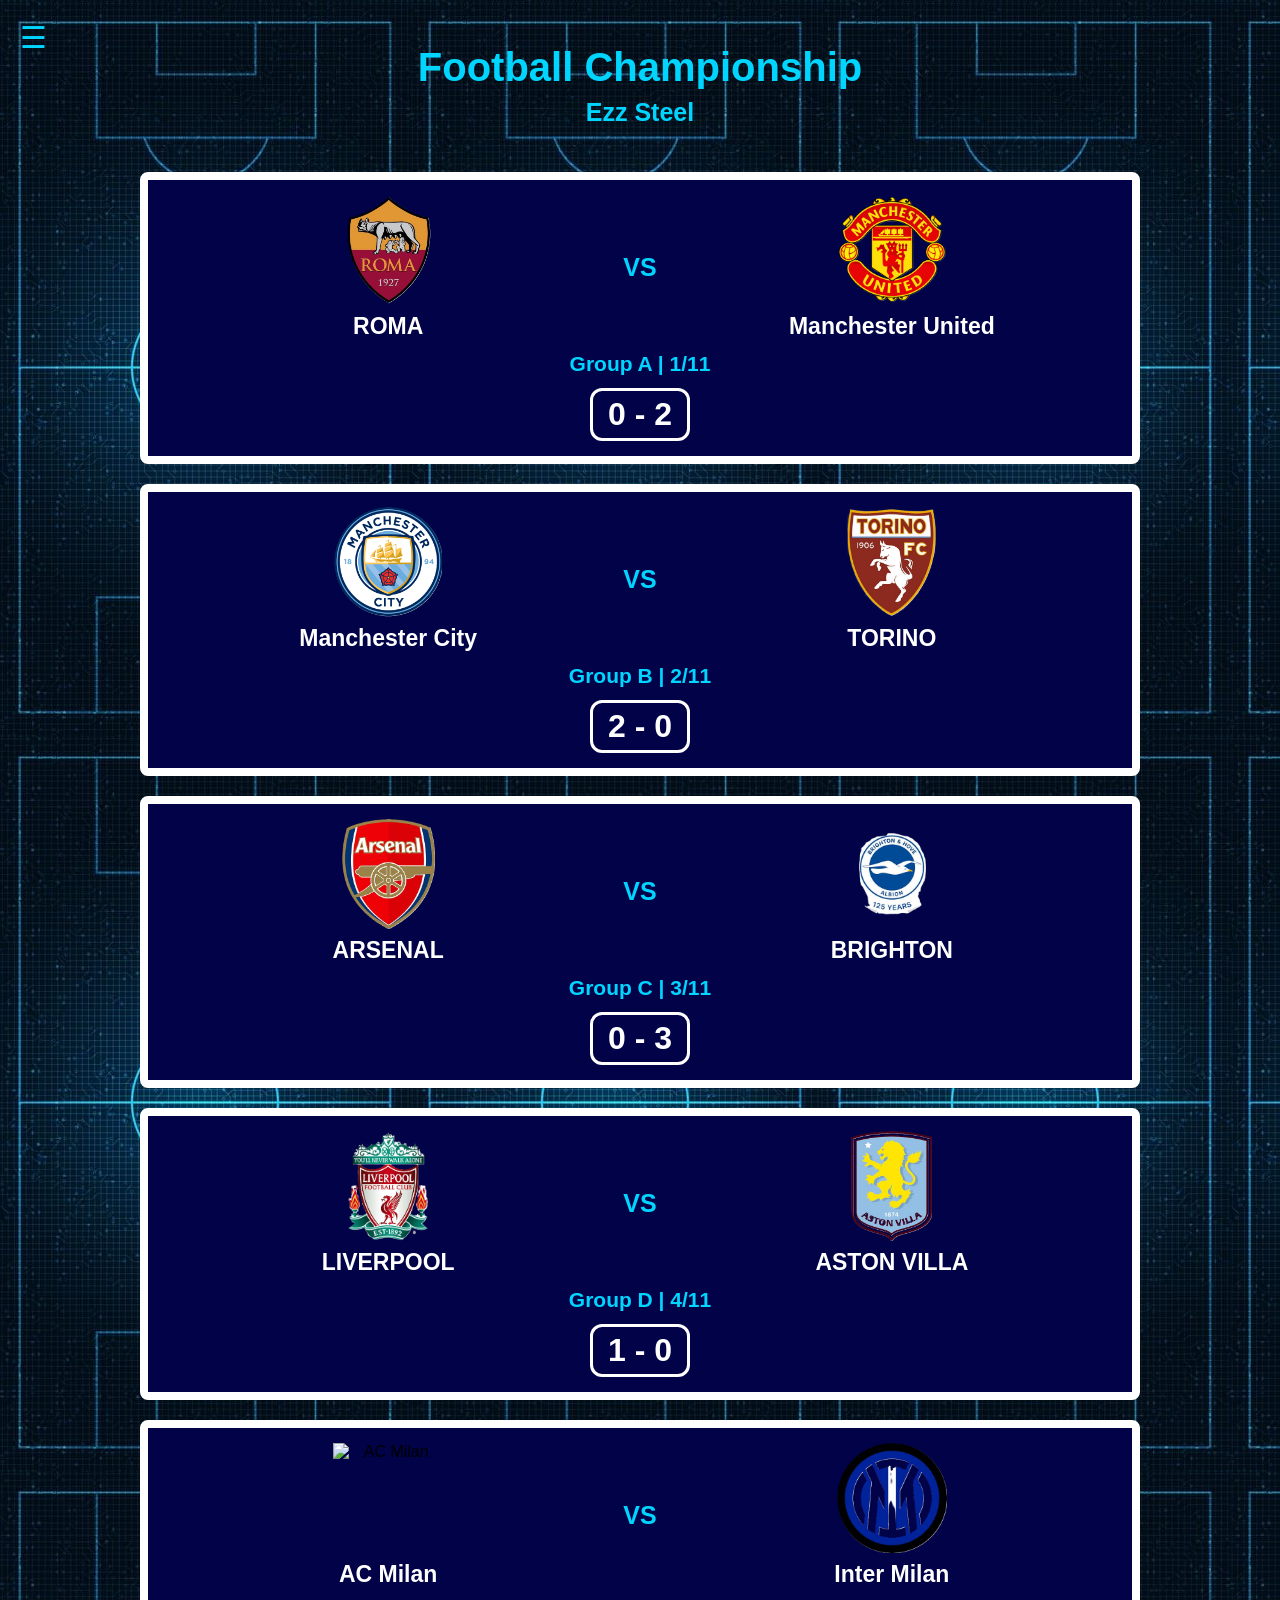
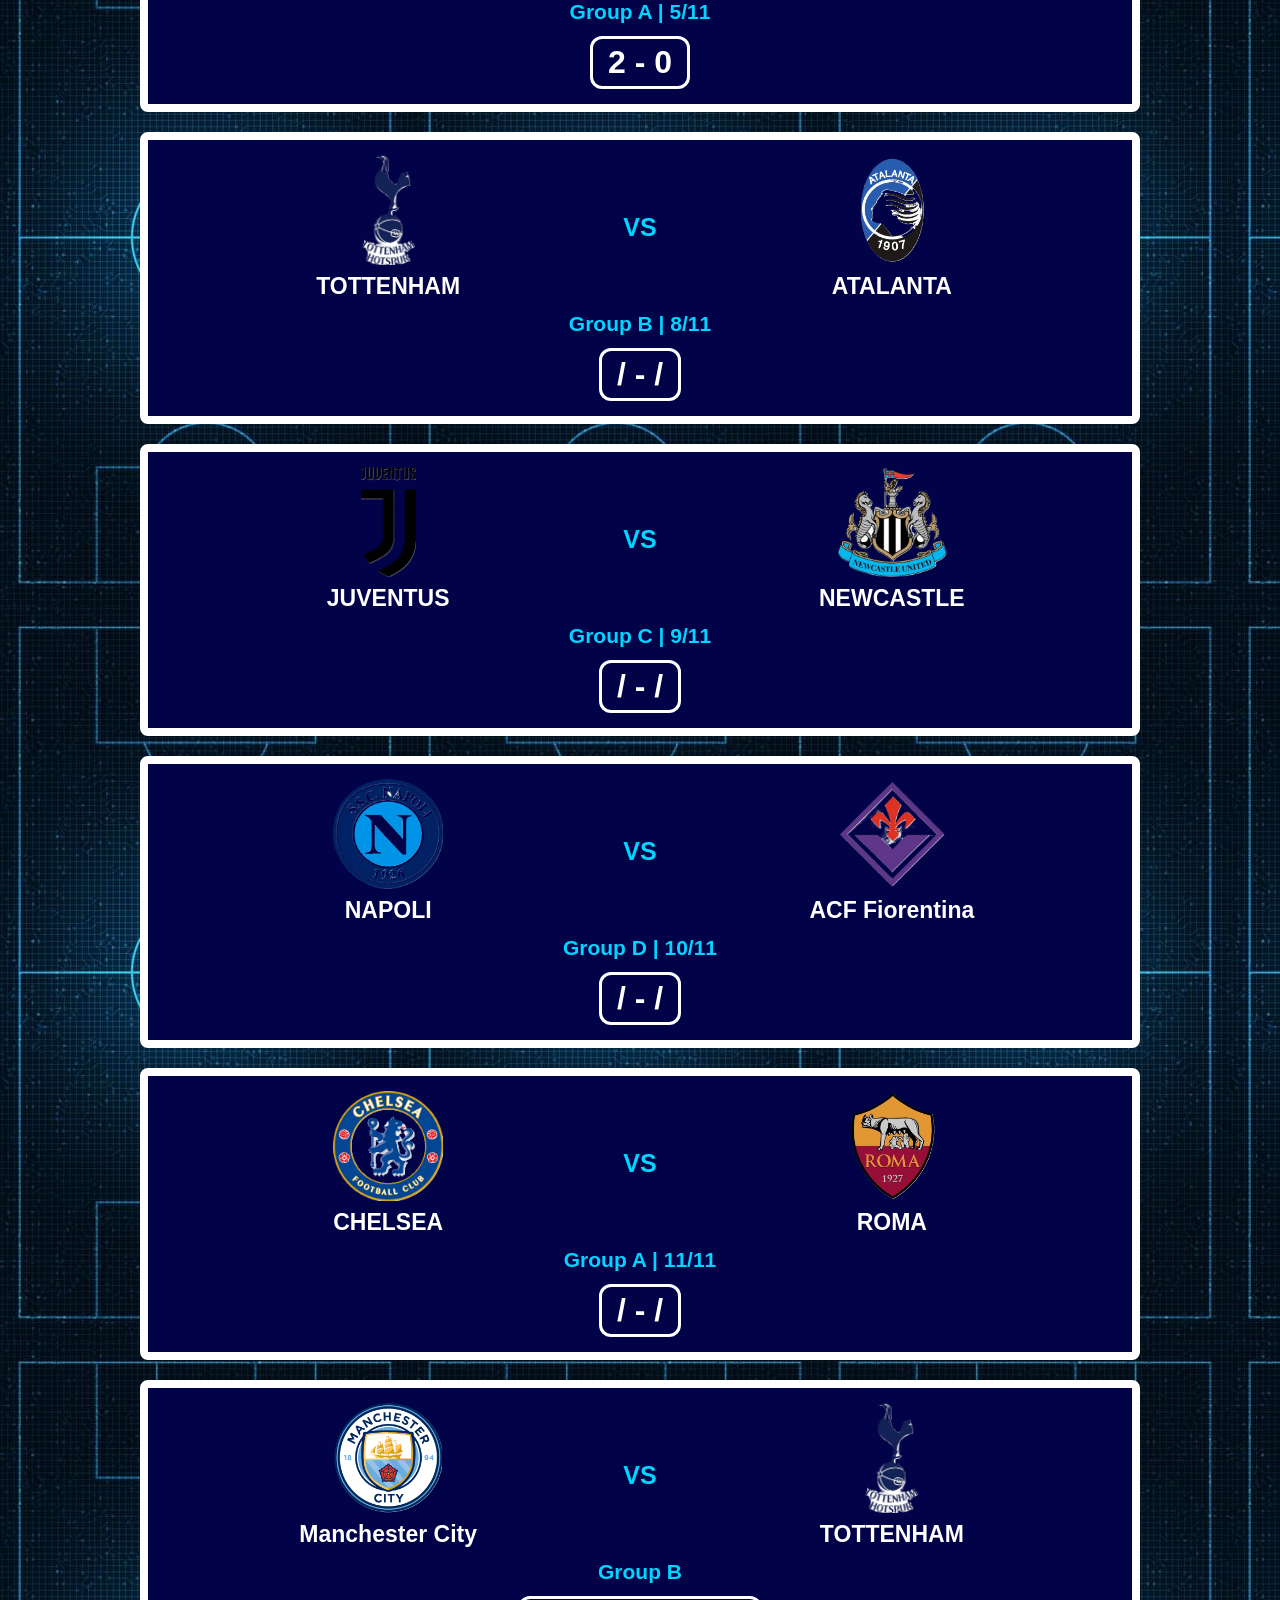
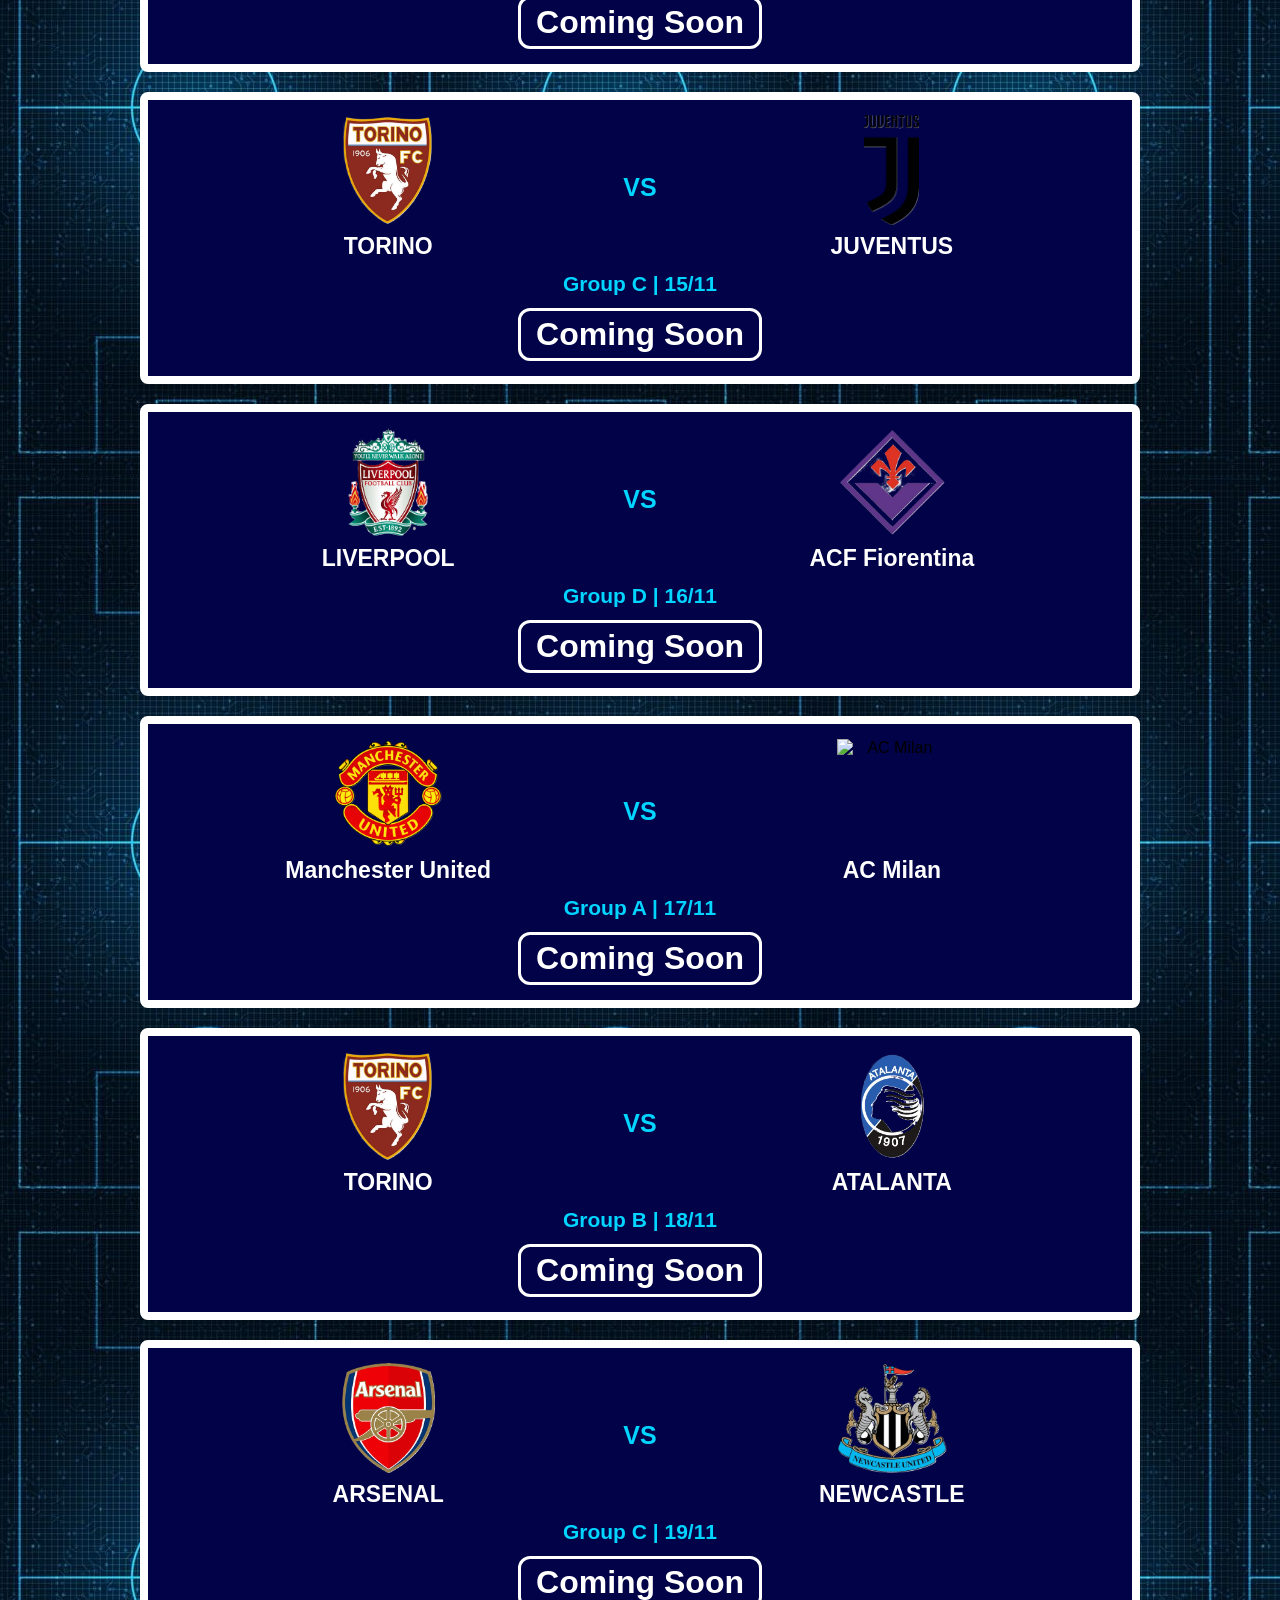
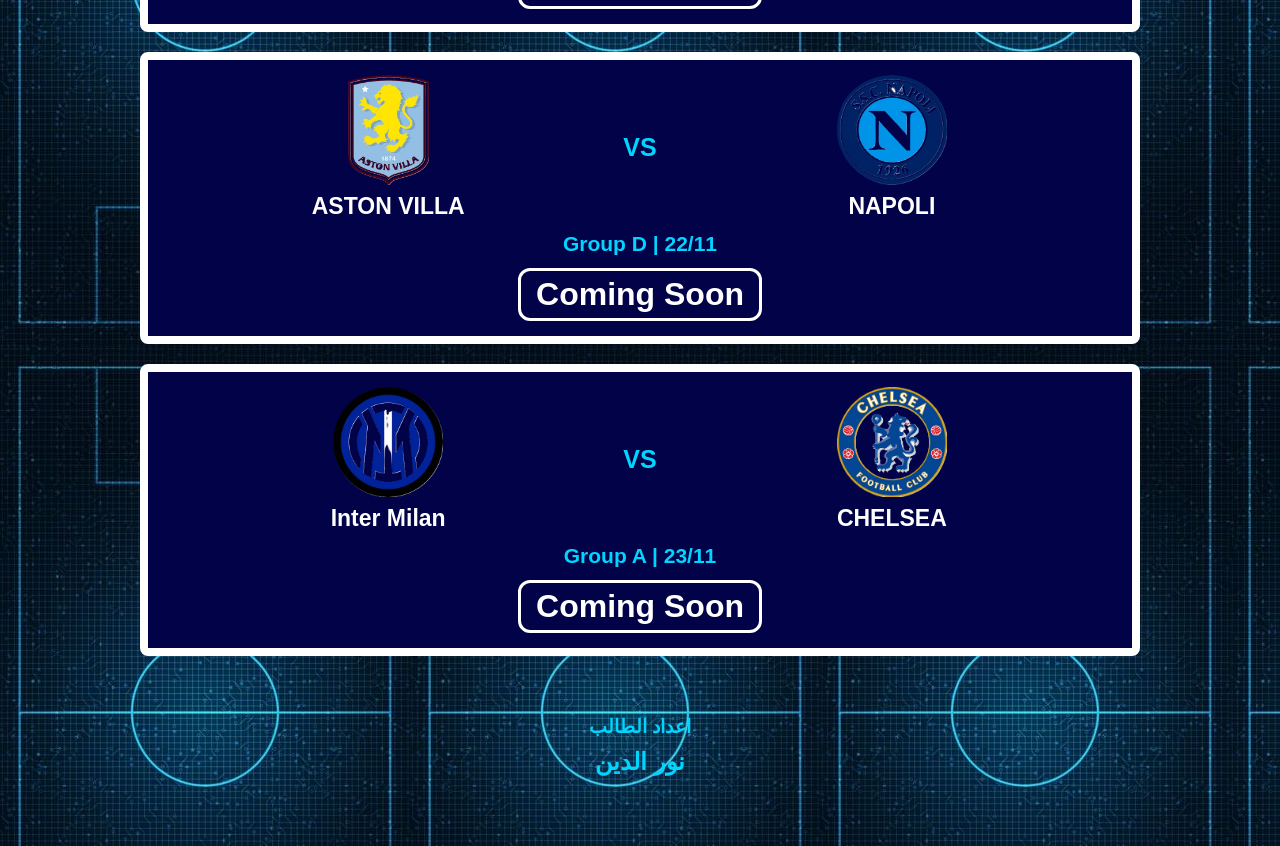
==== index.html @ f6a61d80 "Add files via upload" ====
<!DOCTYPE html>
<html lang="en">
<head>
    <meta charset="UTF-8">
    <meta name="viewport" content="width=device-width, initial-scale=1.0">
    <title>Football Championship EZZ STEEL</title>
    <link rel="stylesheet" href="index.css">
</head>

<body>

   
    <input type="checkbox" id="menu">

    <label for="menu" class="menu-btn">☰</label>

    <div class="sidebar">
        <h2>FOOTBALL</h2>

        <ul>
            <li><a href="index.html">Home</a></li>
            <li><a href="index2.html">League Standings Table</a></li>
        </ul>
    </div>

    
    <main class="main-content">

        <header class="page-header">
            <h1>Football Championship</h1>
            <h3>Ezz Steel</h3>
        </header>

        
        <section class="match-card">
            <div class="teams">
                <div class="team">
                    <img src="ROMA1.png" alt="Roma"
                    title="الليثي محمد&#10;ادهم محمد&#10;عبدالرحمن جمعه&#10;امير ابراهيم&#10;اسلام محمد&#10;حمزه محمد">
                    <h4>ROMA</h4>
                </div>

                <h2 class="vs">VS</h2>

                <div class="team">
                    <img src="Manchester United.png" alt="Manchester United"
                    title="حسن محمد&#10;على محمد علي&#10;جاسر عادل&#10;امجد محمود محمد&#10;مالك حسن&#10;ادم ابراهيم">
                    <h4>Manchester United</h4>
                </div>
            </div>

            <h4 class="group">Group A | 1/11</h4>
            <h2 class="score">0 - 2</h2>
        </section>

        
        <section class="match-card">
            <div class="teams">
                <div class="team">
                    <img src="Manchester City.png" alt="Manchester City"
                    title="انس محمد&#10;علي محمد&#10;محمود احمد&#10;محمد صبري&#10;محمد عبدالله&#10;عمر رجب&#10;مصطفي ايمن">
                    <h4>Manchester City</h4>
                </div>

                <h2 class="vs">VS</h2>

                <div class="team">
                    <img src="TORINO.png" alt="Torino"
                    title="محمد احمد محمد&#10;معاذ محمد&#10;عبدالعزيز كمال&#10;عمر سامح&#10;عمر عبدالناصر&#10;عمر ابراهيم&#10;عمر احمد عزمي">
                    <h4>TORINO</h4>
                </div>
            </div>

            <h4 class="group">Group B | 2/11</h4>
            <h2 class="score">2 - 0</h2>
        </section>

       
        <section class="match-card">
            <div class="teams">
                <div class="team">
                    <img src="ARSENAL.png" alt="Arsenal"
                    title="احمد عماد&#10;ابراهيم علاء&#10;احمد محمد حماده&#10;احمد ايمن&#10;احمد حسام&#10;جاسر احمد">
                    <h4>ARSENAL</h4>
                </div>

                <h2 class="vs">VS</h2>

                <div class="team">
                    <img src="BRIGHTON.png" alt="Brighton"
                    title="فارس سعيد&#10;يوسف علاء&#10;معاذ حسين&#10;محمد عابدين&#10;مصطفي علي فتحي&#10;ادم عمرو">
                    <h4>BRIGHTON</h4>
                </div>
            </div>

            <h4 class="group">Group C | 3/11</h4>
            <h2 class="score">0 - 3</h2>
        </section>

        
        <section class="match-card">
            <div class="teams">
                <div class="team">
                    <img src="LIVERPOOL.png" alt="Liverpool"
                    title="ادهم طاهر&#10;اياد محمد&#10;اسماعيل محمد&#10;جبريل حسام&#10;سيف جابر&#10;احمد محمود&#10;انس على">
                    <h4>LIVERPOOL</h4>
                </div>

                <h2 class="vs">VS</h2>

                <div class="team">
                    <img src="ASTON VILLA.png" alt="Aston Villa"
                    title="عمر محارب&#10;مصطفى على مصطفي&#10;فواد محمد&#10;فارس يوسف&#10;مهند مصطفي&#10;فارس عبدالحليم">
                    <h4>ASTON VILLA</h4>
                </div>
            </div>

            <h4 class="group">Group D | 4/11</h4>
            <h2 class="score">1 - 0</h2>
        </section>

        
        <section class="match-card">
            <div class="teams">
                <div class="team">
                    <img src="AC Milan.png" alt="AC Milan"
                    title="ادهم علي سيد&#10;ابراهيم يوسف&#10;ادهم محمود&#10;عبدالرحمن احمد&#10;سيف سامح&#10;انس محمد&#10;عبدالرحمن رضا">
                    <h4>AC Milan</h4>
                </div>

                <h2 class="vs">VS</h2>

                <div class="team">
                    <img src="Inter Milan.png" alt="Inter Milan"
                    title="ادهم قابيل&#10;اياد محمد&#10;احمد ايمن&#10;احمد عثمان&#10;احمد اسلام&#10;احمد سامح">
                    <h4>Inter Milan</h4>
                </div>
            </div>

            <h4 class="group">Group A | 5/11</h4>
            <h2 class="score">2 - 0</h2>
        </section>

        
        <section class="match-card">
            <div class="teams">
                <div class="team">
                    <img src="TOTTENHAM.png" alt="Tottenham"
                    title="فارس اسلام&#10;فارس محمد&#10;زياد ياسر&#10;زياد محمد&#10;محمد يحي">
                    <h4>TOTTENHAM</h4>
                </div>

                <h2 class="vs">VS</h2>

                <div class="team">
                    <img src="ATALANTA.png" alt="Atalanta"
                    title="محمد جابر ابراهيم&#10;مصطفي محمد&#10;معاذ حسني&#10;مالك محمد&#10;فضل محمد&#10;ياسين نصر">
                    <h4>ATALANTA</h4>
                </div>
            </div>

            <h4 class="group">Group B | 8/11</h4>
            <h2 class="score">/ - /</h2>
        </section>

       
        <section class="match-card">
            <div class="teams">
                <div class="team">
                    <img src="JUDENTUS.png" alt="Juventus"
                    title="ابراهيم رشدی&#10;ابراهيم سيد&#10;احمد عبدالعزيز&#10;احمد سامح&#10;مكاری حسنى&#10;ادهم محمد جابر">
                    <h4>JUVENTUS</h4>
                </div>

                <h2 class="vs">VS</h2>

                <div class="team">
                    <img src="NEWCASTLE.png" alt="Newcastle"
                    title="يوسف علي&#10;كریم اشرف&#10;مصطفي ابراهيم&#10;يوسف احمد&#10;مروان احمد&#10;ياسين عادل">
                    <h4>NEWCASTLE</h4>
                </div>
            </div>

            <h4 class="group">Group C | 9/11</h4>
            <h2 class="score">/ - /</h2>
        </section>

      
        <section class="match-card">
            <div class="teams">
                <div class="team">
                    <img src="NAPOLI.png" alt="Napoli"
                    title="عبيده شريف&#10;على اشرف&#10;فارس نبيل&#10;حمزه احمد&#10;محمد المعز&#10;عبدالله شريف&#10;خلف محمود خلف">
                    <h4>NAPOLI</h4>
                </div>

                <h2 class="vs">VS</h2>

                <div class="team">
                    <img src="ACF Fiorentina.png" alt="Fiorentina"
                    title="ياسين حسام&#10;محمد مصطفي&#10;احمد كمال&#10;يوسف حماده&#10;ياسين احمد&#10;محمد نصر">
                    <h4>ACF Fiorentina</h4>
                </div>
            </div>

            <h4 class="group">Group D | 10/11</h4>
            <h2 class="score">/ - /</h2>
        </section>

       
        <section class="match-card">
            <div class="teams">
                <div class="team">
                    <img src="CHELSEA.png" alt="Chelsea"
                    title="محمد احمد محمد&#10;عبدالرحمن محمد&#10;بلال محمود&#10;زياد عمرو&#10;زياد احمد&#10;سيف الله حسام&#10;احمد مصطفي">
                    <h4>CHELSEA</h4>
                </div>

                <h2 class="vs">VS</h2>

                <div class="team">
                    <img src="ROMA1.png" alt="Roma"
                    title="الليثي محمد&#10;ادهم محمد&#10;عبدالرحمن جمعه&#10;امير ابراهيم&#10;اسلام محمد&#10;حمزه محمد">
                    <h4>ROMA</h4>
                </div>
            </div>

            <h4 class="group">Group A | 11/11</h4>
            <h2 class="score">/ - /</h2>
        </section>

        <!-- MATCH 10 -->
        <section class="match-card">
            <div class="teams">
                <div class="team">
                    <img src="Manchester City.png" alt="Manchester City"
                    title="انس محمد&#10;علي محمد&#10;محمود احمد&#10;محمد صبري&#10;محمد عبدالله&#10;عمر رجب&#10;مصطفي ايمن">
                    <h4>Manchester City</h4>
                </div>

                <h2 class="vs">VS</h2>

                <div class="team">
                    <img src="TOTTENHAM.png" alt="Tottenham"
                    title="فارس اسلام&#10;فارس محمد&#10;زياد ياسر&#10;زياد محمد&#10;محمد يحي">
                    <h4>TOTTENHAM</h4>
                </div>
            </div>

            <h4 class="group">Group B</h4>
            <h2 class="score">Coming Soon</h2>
        </section>

        <!-- MATCH 11 -->
        <section class="match-card">
            <div class="teams">
                <div class="team">
                    <img src="TORINO.png" alt="Torino"
                    title="محمد احمد محمد&#10;معاذ محمد&#10;عبدالعزيز كمال&#10;عمر سامح&#10;عمر عبدالناصر&#10;عمر ابراهيم&#10;عمر احمد عزمي">
                    <h4>TORINO</h4>
                </div>

                <h2 class="vs">VS</h2>

                <div class="team">
                    <img src="JUDENTUS.png" alt="Juventus"
                    title="ابراهيم رشدی&#10;ابراهيم سيد&#10;احمد عبدالعزيز&#10;احمد سامح&#10;مكاری حسنى&#10;ادهم محمد جابر">
                    <h4>JUVENTUS</h4>
                </div>
            </div>

            <h4 class="group">Group C | 15/11</h4>
            <h2 class="score">Coming Soon</h2>
        </section>

        <!-- MATCH 12 -->
        <section class="match-card">
            <div class="teams">
                <div class="team">
                    <img src="LIVERPOOL.png" alt="Liverpool"
                    title="ادهم طاهر&#10;اياد محمد&#10;اسماعيل محمد&#10;جبريل حسام&#10;سيف جابر&#10;احمد محمود&#10;انس على">
                    <h4>LIVERPOOL</h4>
                </div>

                <h2 class="vs">VS</h2>

                <div class="team">
                    <img src="ACF Fiorentina.png" alt="Fiorentina"
                    title="ياسين حسام&#10;محمد مصطفي&#10;احمد كمال&#10;يوسف حماده&#10;ياسين احمد&#10;محمد نصر">
                    <h4>ACF Fiorentina</h4>
                </div>
            </div>

            <h4 class="group">Group D | 16/11</h4>
            <h2 class="score">Coming Soon</h2>
        </section>

        <!-- MATCH 13 -->
        <section class="match-card">
            <div class="teams">
                <div class="team">
                    <img src="Manchester United.png" alt="Manchester United"
                    title="حسن محمد&#10;على محمد علي&#10;جاسر عادل&#10;امجد محمود محمد&#10;مالك حسن&#10;ادم ابراهيم">
                    <h4>Manchester United</h4>
                </div>

                <h2 class="vs">VS</h2>

                <div class="team">
                    <img src="AC Milan.png" alt="AC Milan"
                    title="ادهم علي سيد&#10;ابراهيم يوسف&#10;ادهم محمود&#10;عبدالرحمن احمد&#10;سيف سامح&#10;انس محمد&#10;عبدالرحمن رضا">
                    <h4>AC Milan</h4>
                </div>
            </div>

            <h4 class="group">Group A | 17/11</h4>
            <h2 class="score">Coming Soon</h2>
        </section>

        <!-- MATCH 14 -->
        <section class="match-card">
            <div class="teams">
                <div class="team">
                    <img src="TORINO.png" alt="Torino"
                    title="محمد احمد محمد&#10;معاذ محمد&#10;عبدالعزيز كمال&#10;عمر سامح&#10;عمر عبدالناصر&#10;عمر ابراهيم&#10;عمر احمد عزمي">
                    <h4>TORINO</h4>
                </div>

                <h2 class="vs">VS</h2>

                <div class="team">
                    <img src="ATALANTA.png" alt="Atalanta"
                    title="محمد جابر ابراهيم&#10;مصطفي محمد&#10;معاذ حسني&#10;مالك محمد&#10;فضل محمد&#10;ياسين نصر">
                    <h4>ATALANTA</h4>
                </div>
            </div>

            <h4 class="group">Group B | 18/11</h4>
            <h2 class="score">Coming Soon</h2>
        </section>

        <!-- MATCH 15 -->
        <section class="match-card">
            <div class="teams">
                <div class="team">
                    <img src="ARSENAL.png" alt="Arsenal"
                    title="احمد عماد&#10;ابراهيم علاء&#10;احمد محمد حماده&#10;احمد ايمن&#10;احمد حسام&#10;جاسر احمد">
                    <h4>ARSENAL</h4>
                </div>

                <h2 class="vs">VS</h2>

                <div class="team">
                    <img src="NEWCASTLE.png" alt="Newcastle"
                    title="يوسف علي&#10;كریم اشرف&#10;مصطفي ابراهيم&#10;يوسف احمد&#10;مروان احمد&#10;ياسين عادل">
                    <h4>NEWCASTLE</h4>
                </div>
            </div>

            <h4 class="group">Group C | 19/11</h4>
            <h2 class="score">Coming Soon</h2>
        </section>

        <!-- MATCH 16 -->
        <section class="match-card">
            <div class="teams">
                <div class="team">
                    <img src="ASTON VILLA.png" alt="Aston Villa"
                    title="عمر محارب&#10;مصطفى على مصطفي&#10;فواد محمد&#10;فارس يوسف&#10;مهند مصطفي&#10;فارس عبدالحليم">
                    <h4>ASTON VILLA</h4>
                </div>

                <h2 class="vs">VS</h2>

                <div class="team">
                    <img src="NAPOLI.png" alt="Napoli"
                    title="عبيده شريف&#10;على اشرف&#10;فارس نبيل&#10;حمزه احمد&#10;محمد المعز&#10;عبدالله شريف&#10;خلف محمود خلف">
                    <h4>NAPOLI</h4>
                </div>
            </div>

            <h4 class="group">Group D | 22/11</h4>
            <h2 class="score">Coming Soon</h2>
        </section>

        <!-- MATCH 17 -->
        <section class="match-card">
            <div class="teams">
                <div class="team">
                    <img src="Inter Milan.png" alt="Inter Milan"
                    title="ادهم قابيل&#10;اياد محمد&#10;احمد ايمن&#10;احمد عثمان&#10;احمد اسلام&#10;احمد سامح">
                    <h4>Inter Milan</h4>
                </div>

                <h2 class="vs">VS</h2>

                <div class="team">
                    <img src="CHELSEA.png" alt="Chelsea"
                    title="محمد احمد محمد&#10;عبدالرحمن محمد&#10;بلال محمود&#10;زياد عمرو&#10;زياد احمد&#10;سيف الله حسام&#10;احمد مصطفي">
                    <h4>CHELSEA</h4>
                </div>
            </div>

            <h4 class="group">Group A | 23/11</h4>
            <h2 class="score">Coming Soon</h2>
        </section>

        <!-- FOOTER -->
        <footer class="footer">
            <h3>اعداد الطالب</h3>
            <h2>نور الدين</h2>
        </footer>

    </main>

</body>
</html>
---- index.css ----
* {
    margin: 0;
    padding: 0;
    box-sizing: border-box;
}

body {
    width: 100%;
    min-height: 100vh;
    background-color: rgb(0, 47, 215);
    background-image: url("ba.jpg");
    background-repeat: repeat;
    font-family: Arial, sans-serif;
    overflow-x: hidden;
}



#menu {
    display: none;
}

.menu-btn {
    position: fixed;
    top: 15px;
    left: 15px;
    font-size: 30px;
    color: #00d5ff;
    cursor: pointer;
    z-index: 100;
    padding: 5px;
}



.sidebar {
    width: 280px;
    height: 100vh;
    background-color: #010247;

    position: fixed;
    top: 0;
    left: -300px;

    padding: 25px;
    transition: 0.4s;
    z-index: 90;

    overflow-y: auto;
}

.sidebar h2 {
    color: white;
    text-align: center;
    margin: 40px 0 30px;
}

.sidebar ul {
    list-style: none;
}

.sidebar li {
    margin: 15px 0;
}

.sidebar a {
    display: block;
    color: white;
    text-decoration: none;
    font-size: 18px;
    padding: 12px;
    border-radius: 8px;
}

.sidebar a:hover {
    background-color: #2563eb;
}

.sidebar .note {
    color: #00d5ff;
    padding: 10px;
}

/* OPEN MENU */

#menu:checked ~ .sidebar {
    left: 0;
}



.main-content {
    width: 100%;
    padding: 30px 15px;
}



.page-header {
    text-align: center;
    margin-bottom: 45px;
    padding-top: 15px;
}

.page-header h1 {
    color: #00d5ff;
    font-size: 40px;
    margin-bottom: 8px;
}

.page-header h3 {
    color: #00d5ff;
    font-size: 25px;
}



.match-card {
    width: 85%;
    max-width: 1000px;
    min-height: 220px;

    margin: 0 auto 20px;
    padding: 15px;

    background-color: #010247;
    border: 8px solid white;
    border-radius: 8px;

    display: flex;
    flex-direction: column;
    justify-content: center;
    gap: 12px;
}



.teams {
    width: 100%;

    display: grid;
    grid-template-columns: 1fr auto 1fr;
    align-items: center;
    justify-items: center;
    gap: 10px;
}

.team {
    width: 100%;
    min-width: 0;

    display: flex;
    flex-direction: column;
    align-items: center;
    justify-content: center;
    text-align: center;
}

.team img {
    width: 110px;
    height: 110px;
    object-fit: contain;
}

.team h4 {
    color: white;
    font-size: 23px;
    text-align: center;
    margin-top: 8px;
    overflow-wrap: anywhere;
}

.vs {
    color: #00d5ff;
    font-size: 25px;
}



.group {
    color: #00d5ff;
    font-size: 21px;
    text-align: center;
}



.score {
    color: white;
    font-size: 32px;
    text-align: center;
    border: 3px solid white;
    border-radius: 12px;
    padding: 5px 15px;
    width: fit-content;
    max-width: 100%;
    margin: 0 auto;
}



.footer {
    text-align: center;
    padding: 30px 10px;
    margin-top: 20px;
}

.footer h3,
.footer h2 {
    color: #00d5ff;
    margin: 10px;
}



@media screen and (max-width: 900px) {

    .match-card {
        width: 92%;
        min-height: 190px;
    }

    .team img {
        width: 90px;
        height: 90px;
    }

    .team h4 {
        font-size: 19px;
    }

    .page-header h1 {
        font-size: 34px;
    }

}



@media screen and (max-width: 600px) {

    .main-content {
        padding: 15px 5px;
    }

   

    .page-header {
        margin-top: 55px;
        margin-bottom: 30px;
    }

    .page-header h1 {
        font-size: 27px;
    }

    .page-header h3 {
        font-size: 20px;
    }

   

    .sidebar {
        width: 75%;
        left: -75%;
        padding: 15px;
    }

    .sidebar h2 {
        font-size: 23px;
    }

    .sidebar a {
        font-size: 16px;
    }

    .menu-btn {
        top: 10px;
        left: 10px;
        font-size: 28px;
    }

    

    .match-card {
        width: 96%;
        min-height: 155px;

        padding: 10px 5px;
        margin-bottom: 15px;

        border: 5px solid white;
        border-radius: 7px;
        gap: 8px;
    }

    

    .teams {
        gap: 3px;
        grid-template-columns: minmax(0, 1fr) auto minmax(0, 1fr);
    }

    .team {
        min-width: 0;
    }

    .team img {
        width: 65px;
        height: 65px;
    }

    .team h4 {
        font-size: 13px;
        margin-top: 5px;
        overflow-wrap: anywhere;
    }

    

    .vs {
        font-size: 17px;
    }

    

    .group {
        font-size: 15px;
    }

    

    .score {
        font-size: 22px;
        padding: 4px 10px;
        border-width: 2px;
    }


    .footer {
        padding: 20px 5px;
    }

    .footer h2 {
        font-size: 21px;
    }

    .footer h3 {
        font-size: 18px;
    }

}



@media screen and (max-width: 360px) {

    .team img {
        width: 52px;
        height: 52px;
    }

    .team h4 {
        font-size: 11px;
    }

    .vs {
        font-size: 14px;
    }

    .score {
        font-size: 19px;
    }

    .group {
        font-size: 13px;
    }

}
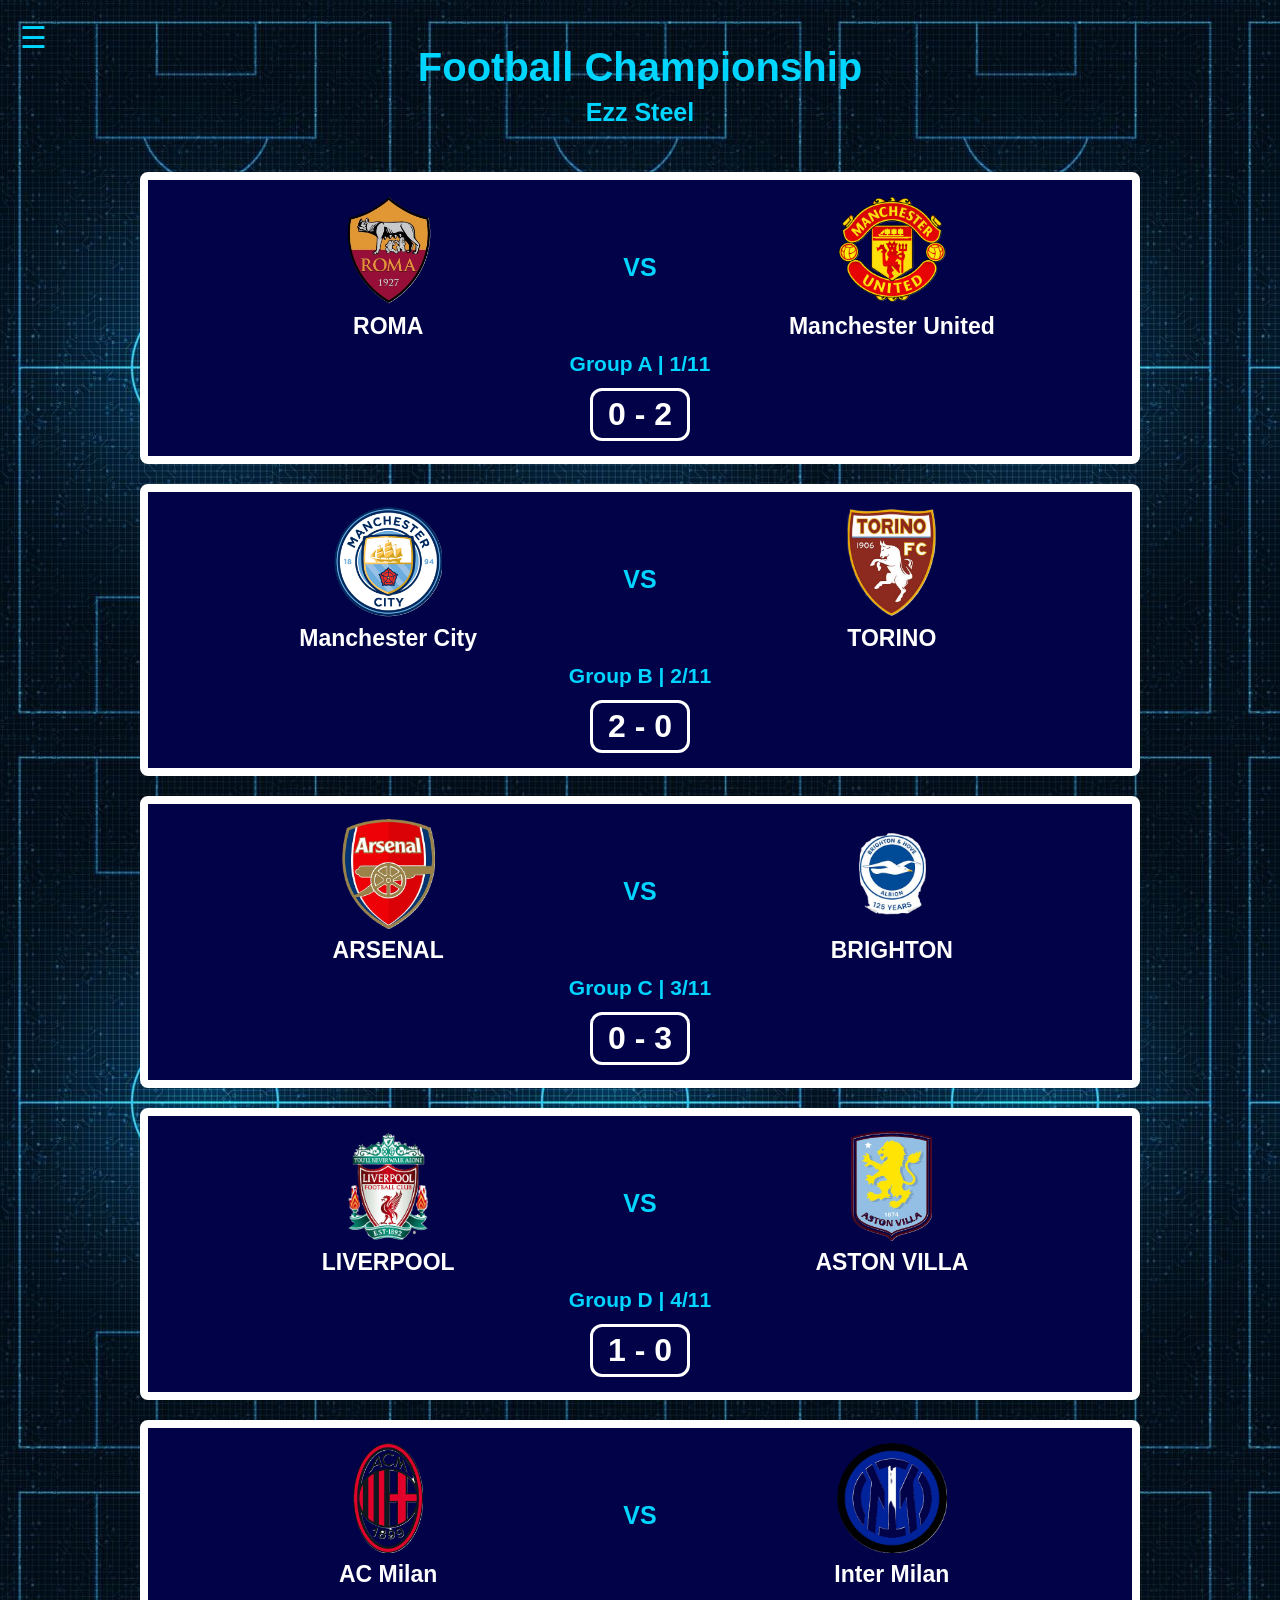
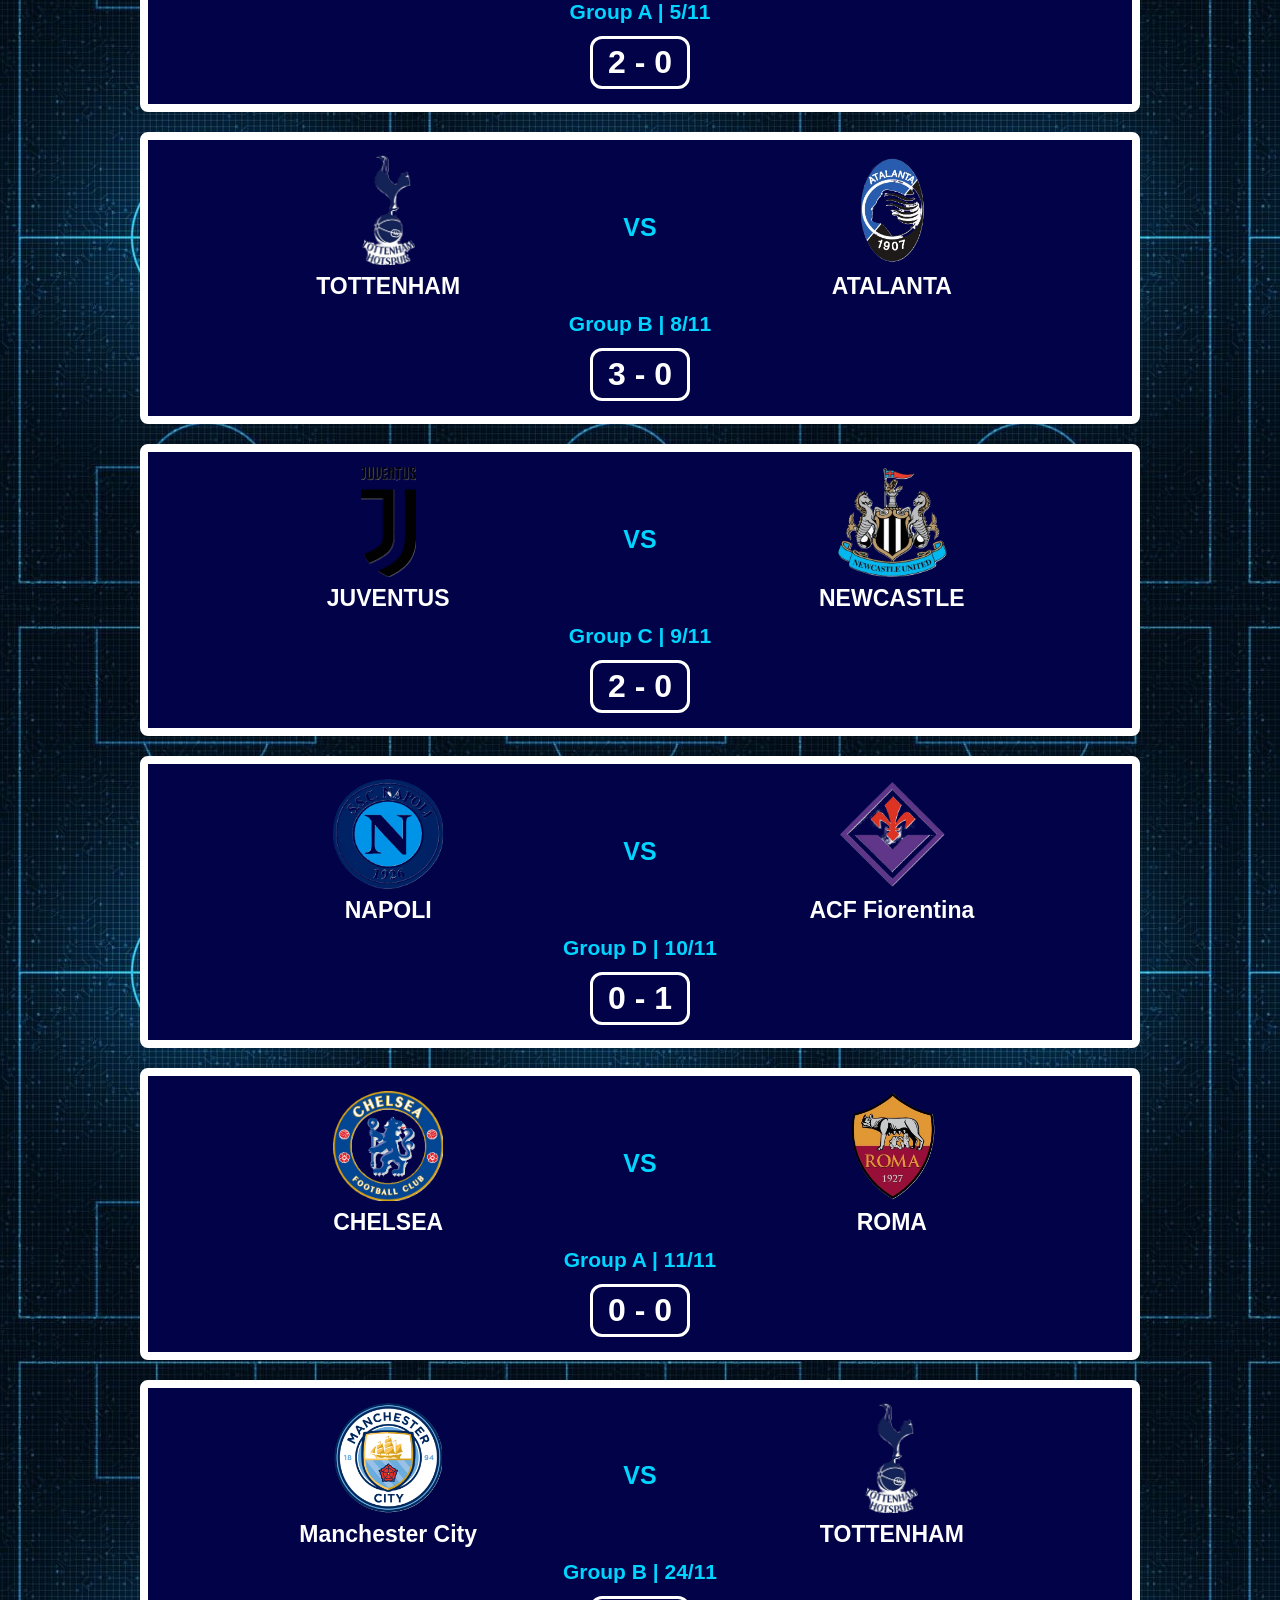
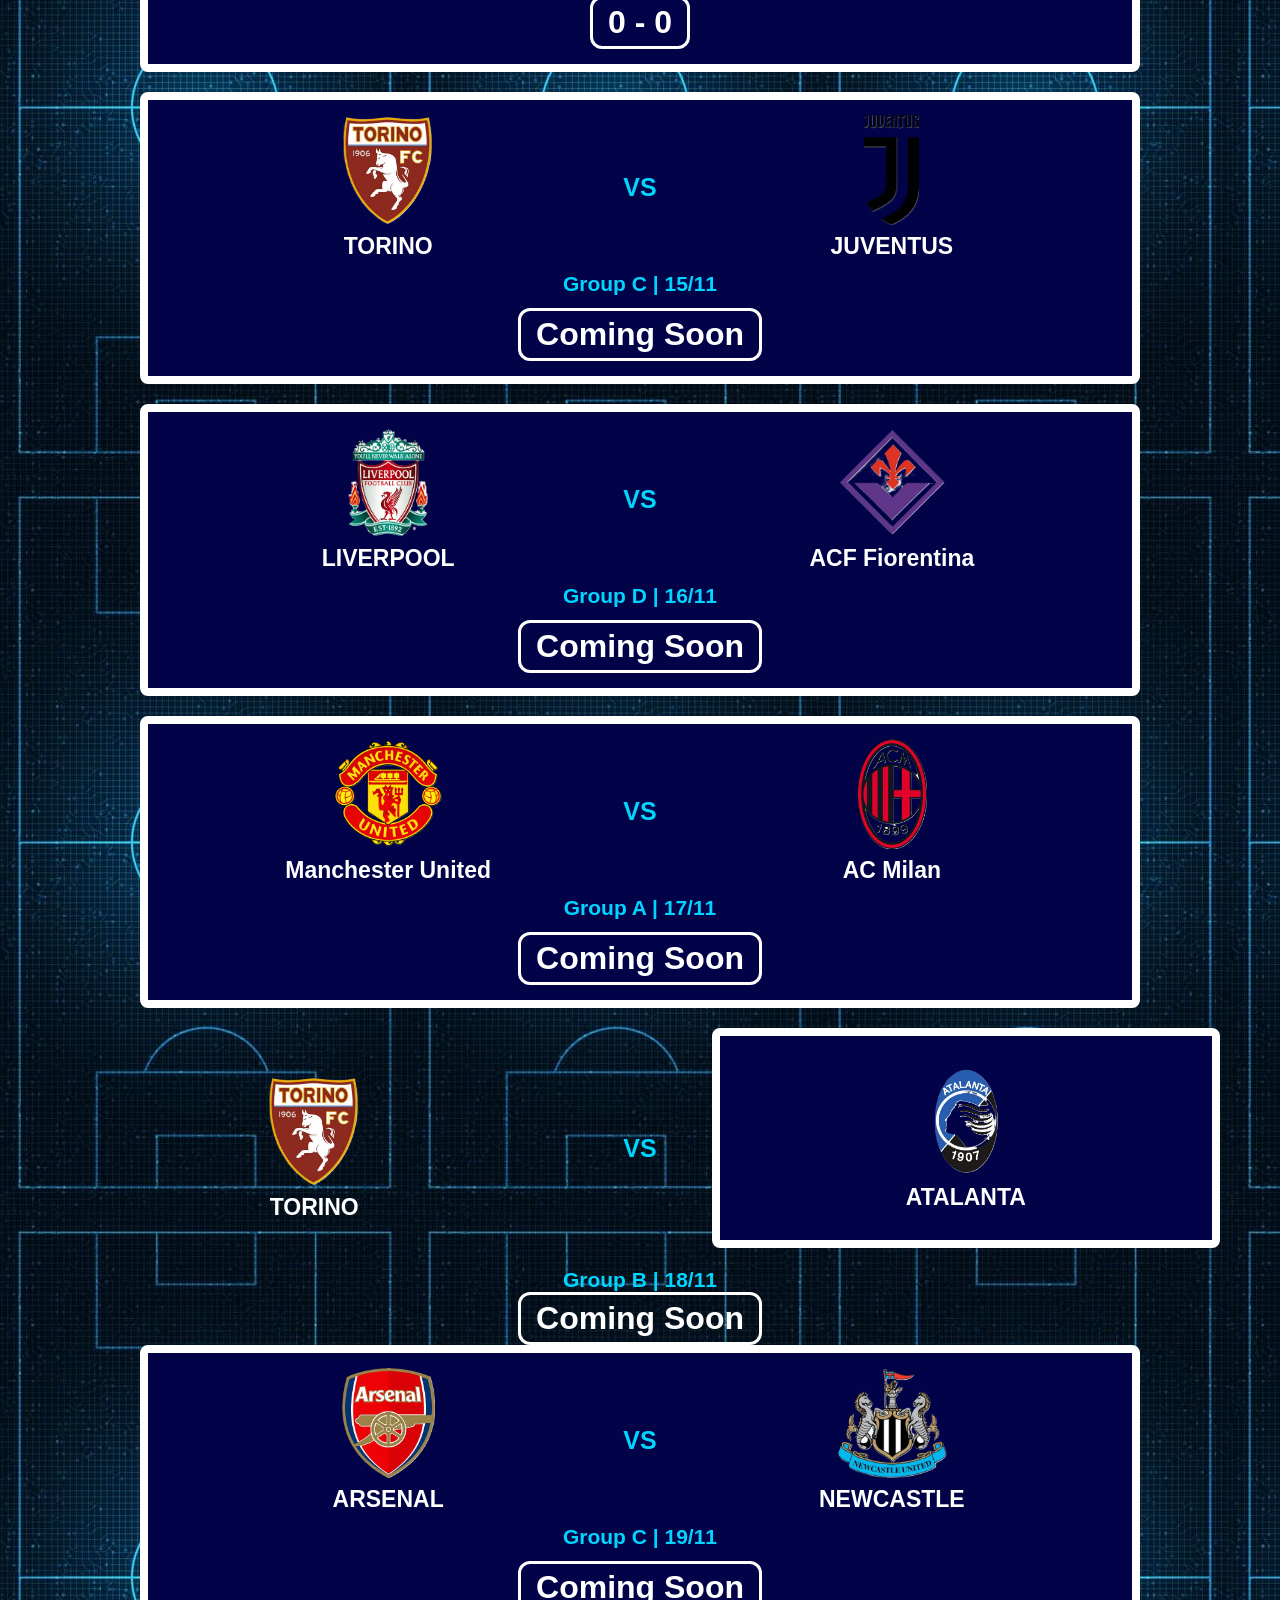
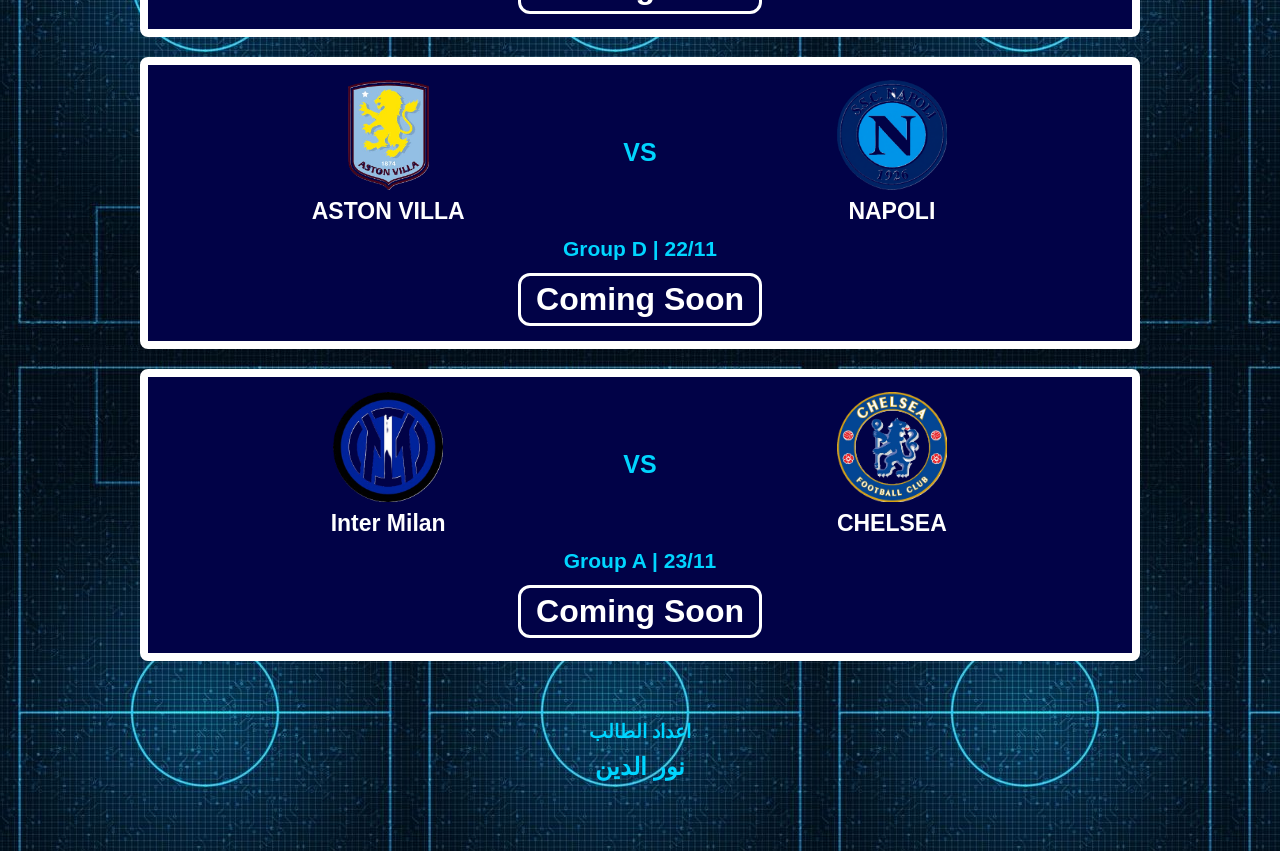
==== commit 13b60526: "Add files via upload" ====
--- a/index.html
+++ b/index.html
@@ -20,6 +20,8 @@
         <ul>
             <li><a href="index.html">Home</a></li>
             <li><a href="index2.html">League Standings Table</a></li>
+            <li><a href="index3.html">teams</a></li>
+            
         </ul>
     </div>
 
@@ -160,7 +162,7 @@
             </div>
 
             <h4 class="group">Group B | 8/11</h4>
-            <h2 class="score">/ - /</h2>
+            <h2 class="score">3 - 0</h2>
         </section>
 
        
@@ -182,7 +184,7 @@
             </div>
 
             <h4 class="group">Group C | 9/11</h4>
-            <h2 class="score">/ - /</h2>
+            <h2 class="score">2 - 0</h2>
         </section>
 
       
@@ -204,7 +206,7 @@
             </div>
 
             <h4 class="group">Group D | 10/11</h4>
-            <h2 class="score">/ - /</h2>
+            <h2 class="score">0 - 1</h2>
         </section>
 
        
@@ -226,7 +228,7 @@
             </div>
 
             <h4 class="group">Group A | 11/11</h4>
-            <h2 class="score">/ - /</h2>
+            <h2 class="score">0 - 0</h2>
         </section>
 
         <!-- MATCH 10 -->
@@ -247,8 +249,8 @@
                 </div>
             </div>
 
-            <h4 class="group">Group B</h4>
-            <h2 class="score">Coming Soon</h2>
+            <h4 class="group">Group B | 24/11</h4>
+            <h2 class="score">0 - 0</h2>
         </section>
 
         <!-- MATCH 11 -->
@@ -295,7 +297,7 @@
             <h2 class="score">Coming Soon</h2>
         </section>
 
-        <!-- MATCH 13 -->
+        
         <section class="match-card">
             <div class="teams">
                 <div class="team">
@@ -317,8 +319,6 @@
             <h2 class="score">Coming Soon</h2>
         </section>
 
-        <!-- MATCH 14 -->
-        <section class="match-card">
             <div class="teams">
                 <div class="team">
                     <img src="TORINO.png" alt="Torino"
@@ -327,7 +327,7 @@
                 </div>
 
                 <h2 class="vs">VS</h2>
-
+        <section class="match-card">
                 <div class="team">
                     <img src="ATALANTA.png" alt="Atalanta"
                     title="محمد جابر ابراهيم&#10;مصطفي محمد&#10;معاذ حسني&#10;مالك محمد&#10;فضل محمد&#10;ياسين نصر">
@@ -339,7 +339,7 @@
             <h2 class="score">Coming Soon</h2>
         </section>
 
-        <!-- MATCH 15 -->
+       
         <section class="match-card">
             <div class="teams">
                 <div class="team">
@@ -361,7 +361,7 @@
             <h2 class="score">Coming Soon</h2>
         </section>
 
-        <!-- MATCH 16 -->
+        
         <section class="match-card">
             <div class="teams">
                 <div class="team">
@@ -383,7 +383,7 @@
             <h2 class="score">Coming Soon</h2>
         </section>
 
-        <!-- MATCH 17 -->
+       
         <section class="match-card">
             <div class="teams">
                 <div class="team">
@@ -405,7 +405,7 @@
             <h2 class="score">Coming Soon</h2>
         </section>
 
-        <!-- FOOTER -->
+        
         <footer class="footer">
             <h3>اعداد الطالب</h3>
             <h2>نور الدين</h2>
